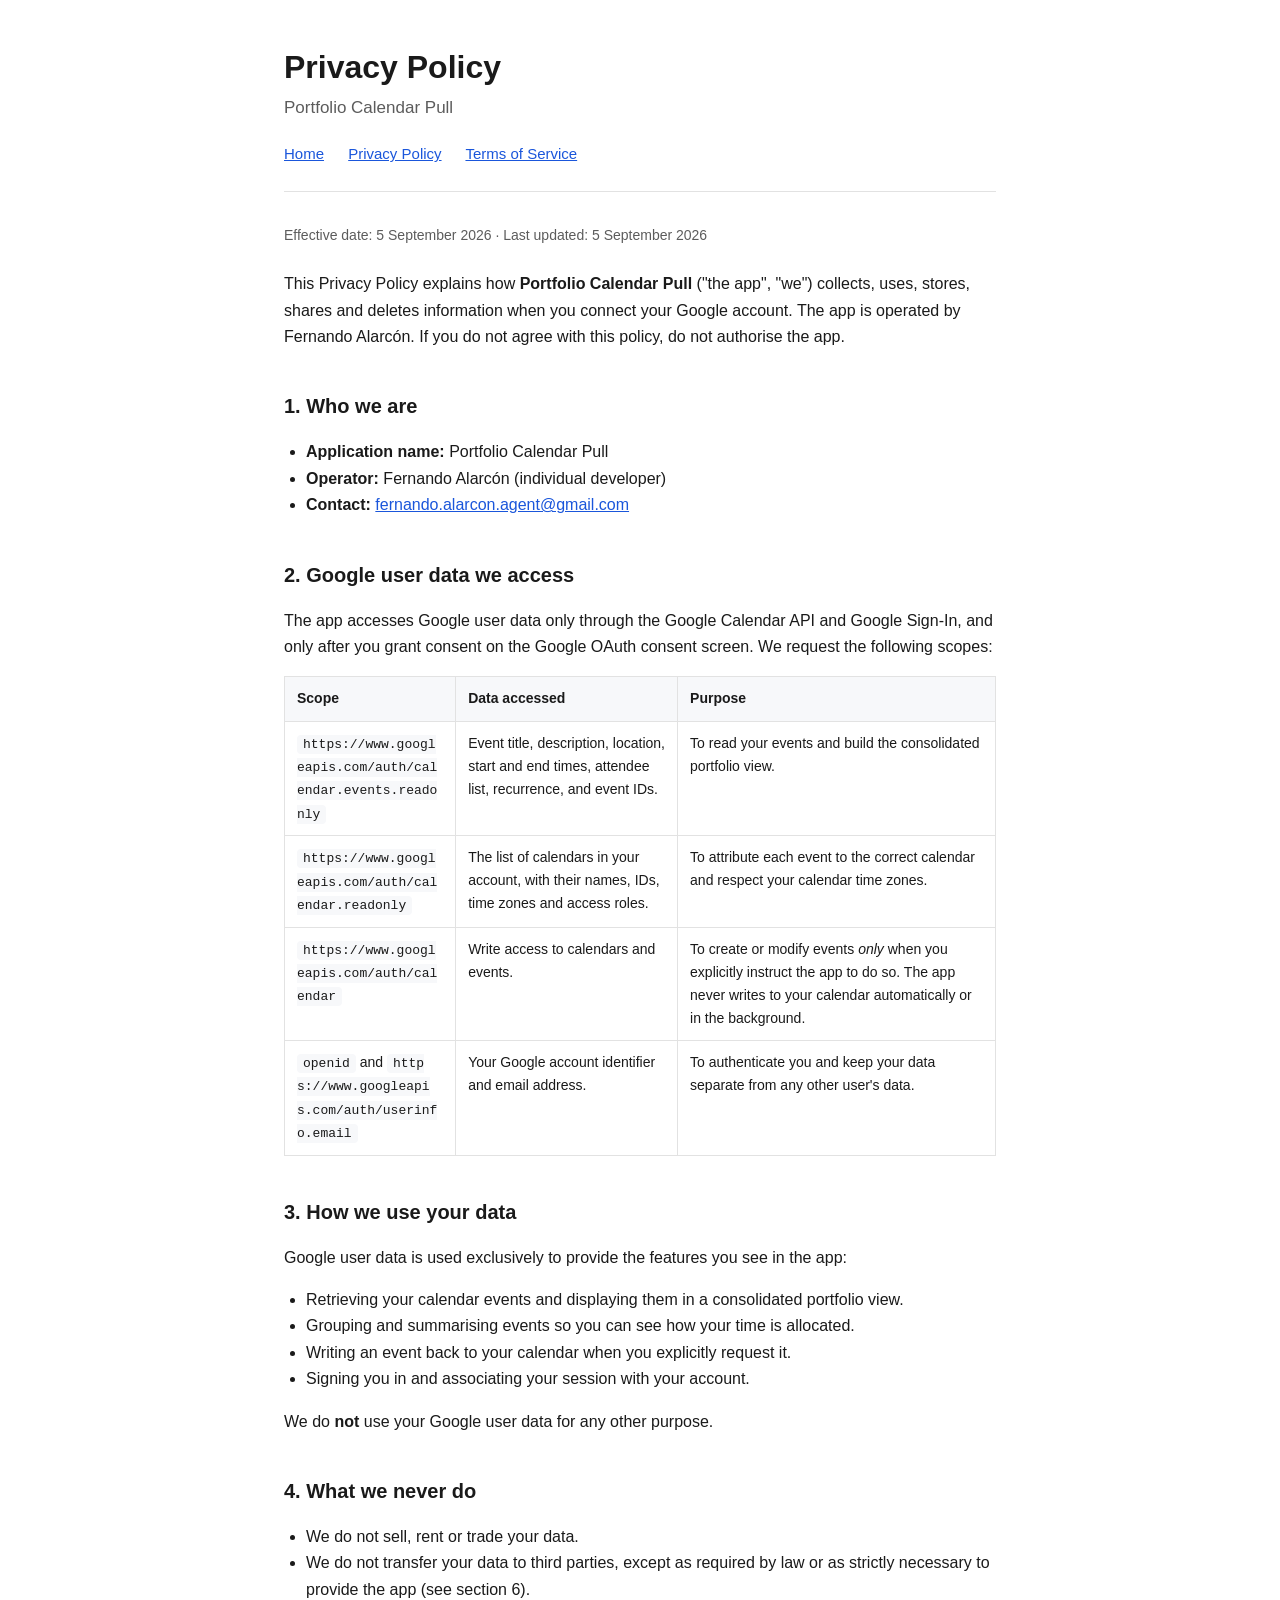
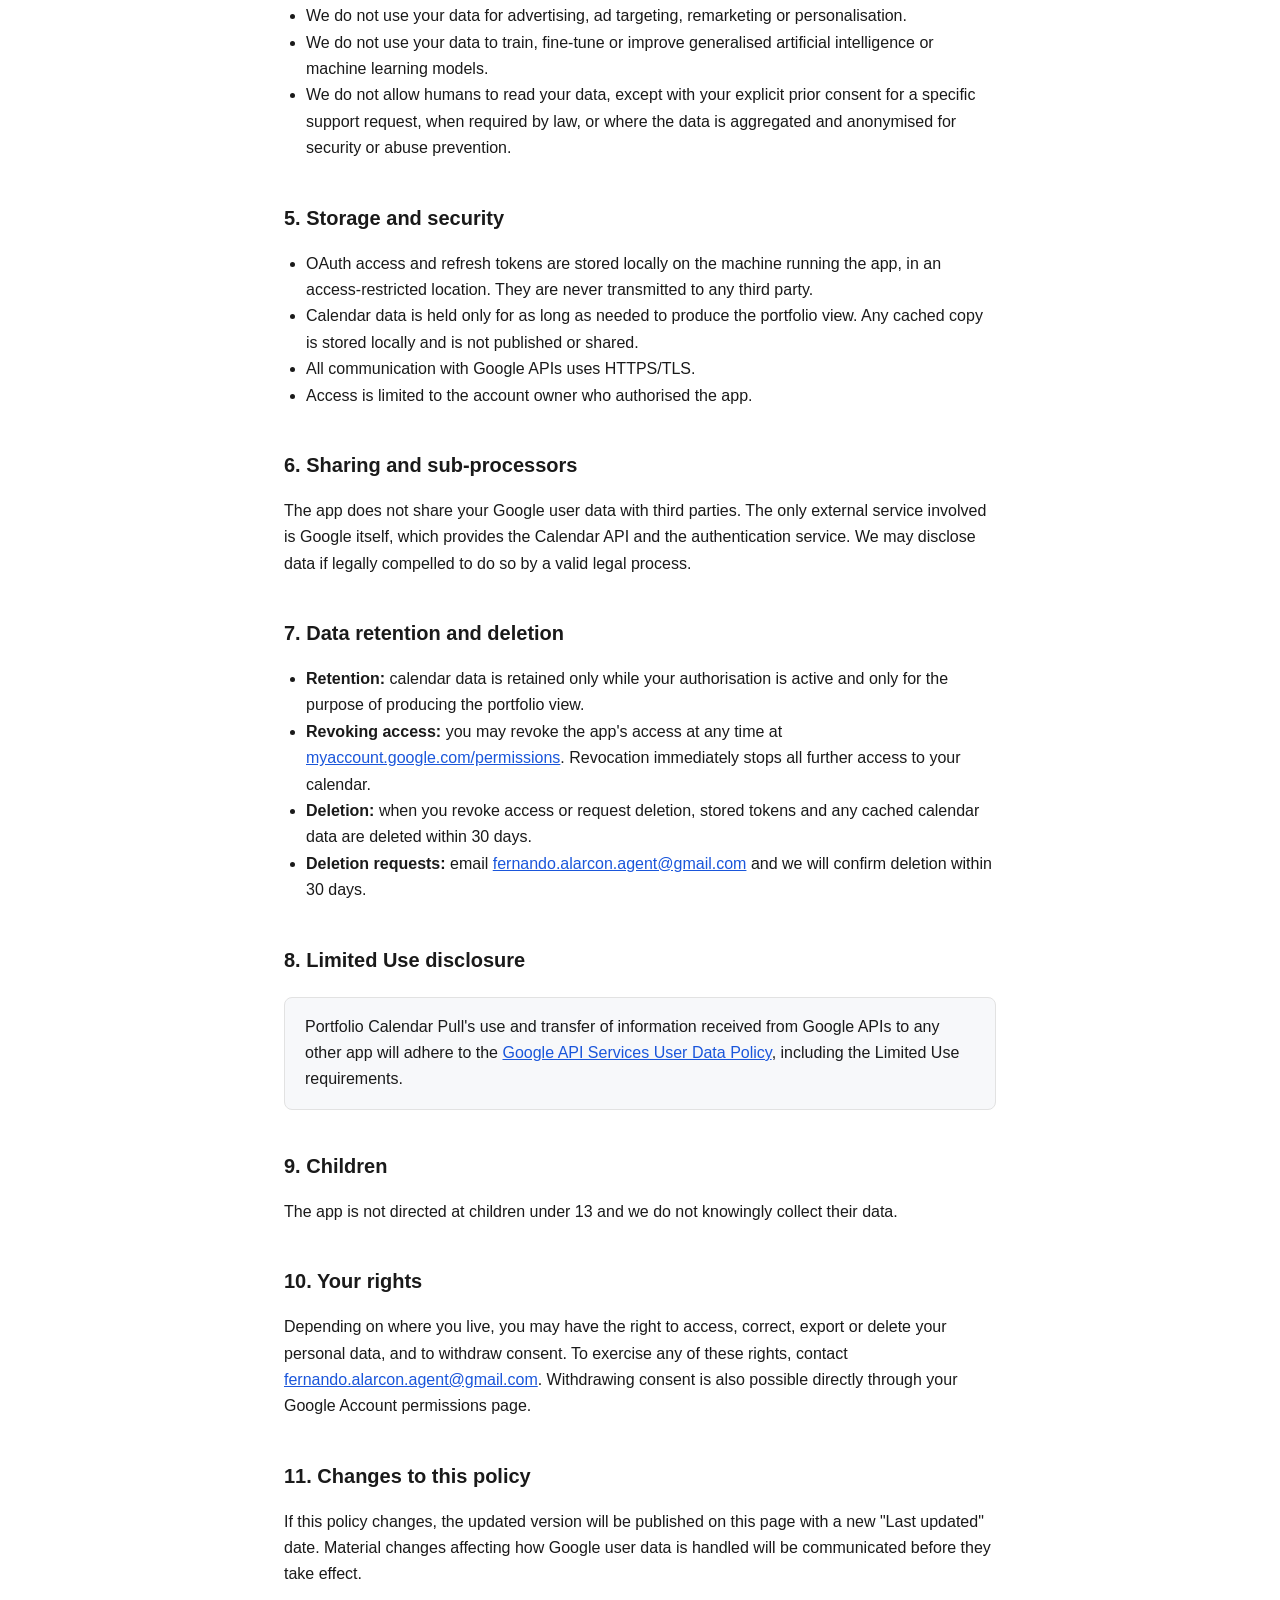
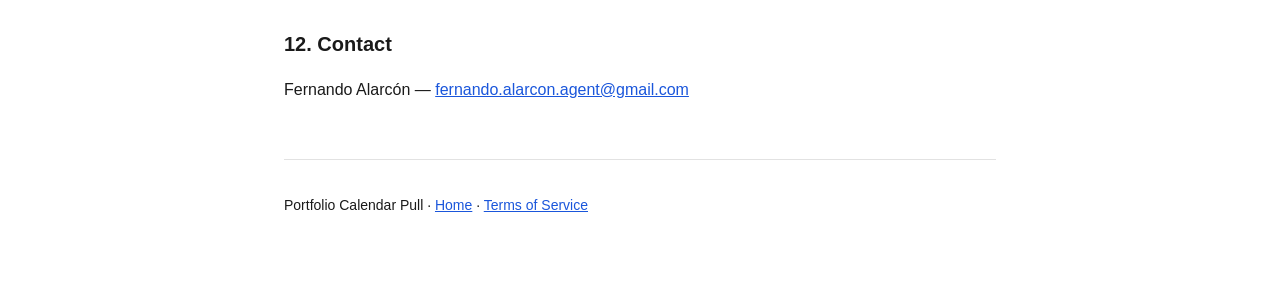
==== docs/privacy.html @ a225403e "Move pages to docs/ so GitHub Pages can serve them GitHub Pages only accepts / or /docs as the publi" ====
<!DOCTYPE html>
<html lang="en">
<head>
<meta charset="utf-8">
<meta name="viewport" content="width=device-width, initial-scale=1">
<title>Privacy Policy — Portfolio Calendar Pull</title>
<meta name="description" content="Privacy Policy for Portfolio Calendar Pull: what Google user data is accessed, why, how it is stored, shared, retained and deleted.">
<link rel="stylesheet" href="style.css">
</head>
<body>
<div class="wrap">

<header>
  <h1>Privacy Policy</h1>
  <p class="tagline">Portfolio Calendar Pull</p>
  <nav>
    <a href="index.html">Home</a>
    <a href="privacy.html">Privacy Policy</a>
    <a href="terms.html">Terms of Service</a>
  </nav>
</header>

<p class="meta">Effective date: 5 September 2026 &middot; Last updated: 5 September 2026</p>

<p>
  This Privacy Policy explains how <strong>Portfolio Calendar Pull</strong> ("the app", "we")
  collects, uses, stores, shares and deletes information when you connect your Google account.
  The app is operated by Fernando Alarcón. If you do not agree with this policy, do not
  authorise the app.
</p>

<h2>1. Who we are</h2>
<ul>
  <li><strong>Application name:</strong> Portfolio Calendar Pull</li>
  <li><strong>Operator:</strong> Fernando Alarcón (individual developer)</li>
  <li><strong>Contact:</strong> <a href="mailto:fernando.alarcon.agent@gmail.com">fernando.alarcon.agent@gmail.com</a></li>
</ul>

<h2>2. Google user data we access</h2>
<p>
  The app accesses Google user data only through the Google Calendar API and Google Sign-In,
  and only after you grant consent on the Google OAuth consent screen. We request the
  following scopes:
</p>

<table>
  <thead>
    <tr><th>Scope</th><th>Data accessed</th><th>Purpose</th></tr>
  </thead>
  <tbody>
    <tr>
      <td><code>https://www.googleapis.com/auth/calendar.events.readonly</code></td>
      <td>Event title, description, location, start and end times, attendee list, recurrence, and event IDs.</td>
      <td>To read your events and build the consolidated portfolio view.</td>
    </tr>
    <tr>
      <td><code>https://www.googleapis.com/auth/calendar.readonly</code></td>
      <td>The list of calendars in your account, with their names, IDs, time zones and access roles.</td>
      <td>To attribute each event to the correct calendar and respect your calendar time zones.</td>
    </tr>
    <tr>
      <td><code>https://www.googleapis.com/auth/calendar</code></td>
      <td>Write access to calendars and events.</td>
      <td>To create or modify events <em>only</em> when you explicitly instruct the app to do so. The app never writes to your calendar automatically or in the background.</td>
    </tr>
    <tr>
      <td><code>openid</code> and <code>https://www.googleapis.com/auth/userinfo.email</code></td>
      <td>Your Google account identifier and email address.</td>
      <td>To authenticate you and keep your data separate from any other user's data.</td>
    </tr>
  </tbody>
</table>

<h2>3. How we use your data</h2>
<p>Google user data is used exclusively to provide the features you see in the app:</p>
<ul>
  <li>Retrieving your calendar events and displaying them in a consolidated portfolio view.</li>
  <li>Grouping and summarising events so you can see how your time is allocated.</li>
  <li>Writing an event back to your calendar when you explicitly request it.</li>
  <li>Signing you in and associating your session with your account.</li>
</ul>
<p>We do <strong>not</strong> use your Google user data for any other purpose.</p>

<h2>4. What we never do</h2>
<ul>
  <li>We do not sell, rent or trade your data.</li>
  <li>We do not transfer your data to third parties, except as required by law or as strictly necessary to provide the app (see section 6).</li>
  <li>We do not use your data for advertising, ad targeting, remarketing or personalisation.</li>
  <li>We do not use your data to train, fine-tune or improve generalised artificial intelligence or machine learning models.</li>
  <li>We do not allow humans to read your data, except with your explicit prior consent for a specific support request, when required by law, or where the data is aggregated and anonymised for security or abuse prevention.</li>
</ul>

<h2>5. Storage and security</h2>
<ul>
  <li>OAuth access and refresh tokens are stored locally on the machine running the app, in an access-restricted location. They are never transmitted to any third party.</li>
  <li>Calendar data is held only for as long as needed to produce the portfolio view. Any cached copy is stored locally and is not published or shared.</li>
  <li>All communication with Google APIs uses HTTPS/TLS.</li>
  <li>Access is limited to the account owner who authorised the app.</li>
</ul>

<h2>6. Sharing and sub-processors</h2>
<p>
  The app does not share your Google user data with third parties. The only external service
  involved is Google itself, which provides the Calendar API and the authentication service.
  We may disclose data if legally compelled to do so by a valid legal process.
</p>

<h2>7. Data retention and deletion</h2>
<ul>
  <li><strong>Retention:</strong> calendar data is retained only while your authorisation is active and only for the purpose of producing the portfolio view.</li>
  <li><strong>Revoking access:</strong> you may revoke the app's access at any time at
      <a href="https://myaccount.google.com/permissions" target="_blank" rel="noopener">myaccount.google.com/permissions</a>.
      Revocation immediately stops all further access to your calendar.</li>
  <li><strong>Deletion:</strong> when you revoke access or request deletion, stored tokens and any cached calendar data are deleted within 30 days.</li>
  <li><strong>Deletion requests:</strong> email
      <a href="mailto:fernando.alarcon.agent@gmail.com">fernando.alarcon.agent@gmail.com</a>
      and we will confirm deletion within 30 days.</li>
</ul>

<h2>8. Limited Use disclosure</h2>
<div class="card">
  <p style="margin:0">
    Portfolio Calendar Pull's use and transfer of information received from Google APIs to any
    other app will adhere to the
    <a href="https://developers.google.com/terms/api-services-user-data-policy" target="_blank" rel="noopener">Google API Services User Data Policy</a>,
    including the Limited Use requirements.
  </p>
</div>

<h2>9. Children</h2>
<p>The app is not directed at children under 13 and we do not knowingly collect their data.</p>

<h2>10. Your rights</h2>
<p>
  Depending on where you live, you may have the right to access, correct, export or delete your
  personal data, and to withdraw consent. To exercise any of these rights, contact
  <a href="mailto:fernando.alarcon.agent@gmail.com">fernando.alarcon.agent@gmail.com</a>.
  Withdrawing consent is also possible directly through your Google Account permissions page.
</p>

<h2>11. Changes to this policy</h2>
<p>
  If this policy changes, the updated version will be published on this page with a new
  "Last updated" date. Material changes affecting how Google user data is handled will be
  communicated before they take effect.
</p>

<h2>12. Contact</h2>
<p>
  Fernando Alarcón —
  <a href="mailto:fernando.alarcon.agent@gmail.com">fernando.alarcon.agent@gmail.com</a>
</p>

<footer>
  <p>Portfolio Calendar Pull &middot;
  <a href="index.html">Home</a> &middot;
  <a href="terms.html">Terms of Service</a></p>
</footer>

</div>
</body>
</html>
---- docs/style.css ----
:root{
  --bg:#ffffff; --fg:#1a1a1a; --muted:#5c5c5c; --line:#e2e2e2;
  --accent:#1a56db; --card:#f7f8fa;
}
@media (prefers-color-scheme: dark){
  :root{ --bg:#121417; --fg:#e8eaed; --muted:#9aa0a6; --line:#2a2e33;
         --accent:#8ab4f8; --card:#1a1d21; }
}
*{box-sizing:border-box}
body{
  margin:0; background:var(--bg); color:var(--fg);
  font:16px/1.65 -apple-system,BlinkMacSystemFont,"Segoe UI",Roboto,Helvetica,Arial,sans-serif;
}
.wrap{max-width:760px;margin:0 auto;padding:48px 24px 80px}
header{border-bottom:1px solid var(--line);padding-bottom:24px;margin-bottom:32px}
h1{font-size:32px;line-height:1.2;margin:0 0 8px}
h2{font-size:20px;margin:36px 0 10px;padding-top:4px}
h3{font-size:16px;margin:24px 0 6px}
p,li{color:var(--fg)}
.tagline{color:var(--muted);margin:0;font-size:17px}
.meta{color:var(--muted);font-size:14px;margin:0 0 24px}
a{color:var(--accent)}
code{background:var(--card);padding:2px 6px;border-radius:4px;font-size:13px;
     font-family:ui-monospace,SFMono-Regular,Menlo,monospace;word-break:break-all}
table{border-collapse:collapse;width:100%;margin:16px 0;font-size:14px}
th,td{border:1px solid var(--line);padding:10px 12px;text-align:left;vertical-align:top}
th{background:var(--card);font-weight:600}
.card{background:var(--card);border:1px solid var(--line);border-radius:8px;padding:16px 20px;margin:20px 0}
nav{margin-top:20px;font-size:15px}
nav a{margin-right:20px}
footer{border-top:1px solid var(--line);margin-top:56px;padding-top:20px;
       color:var(--muted);font-size:14px}
ul{padding-left:22px}
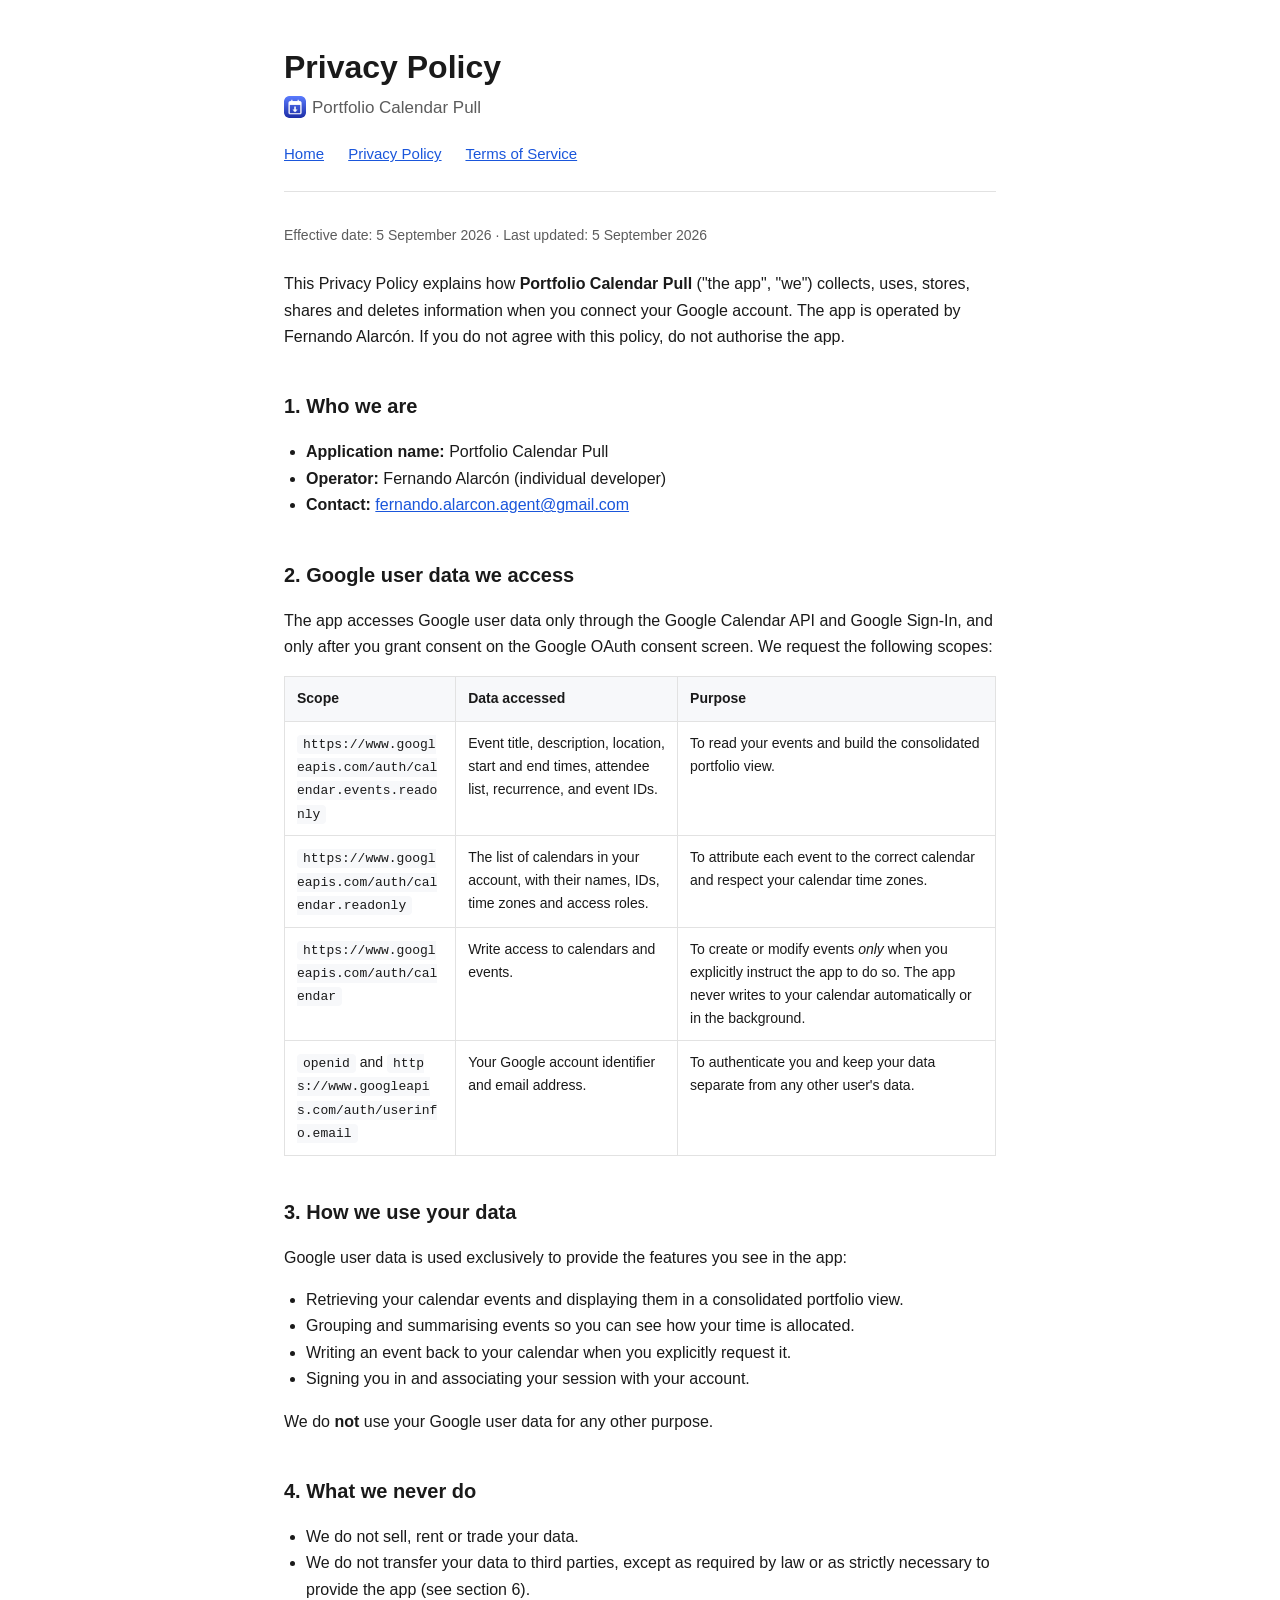
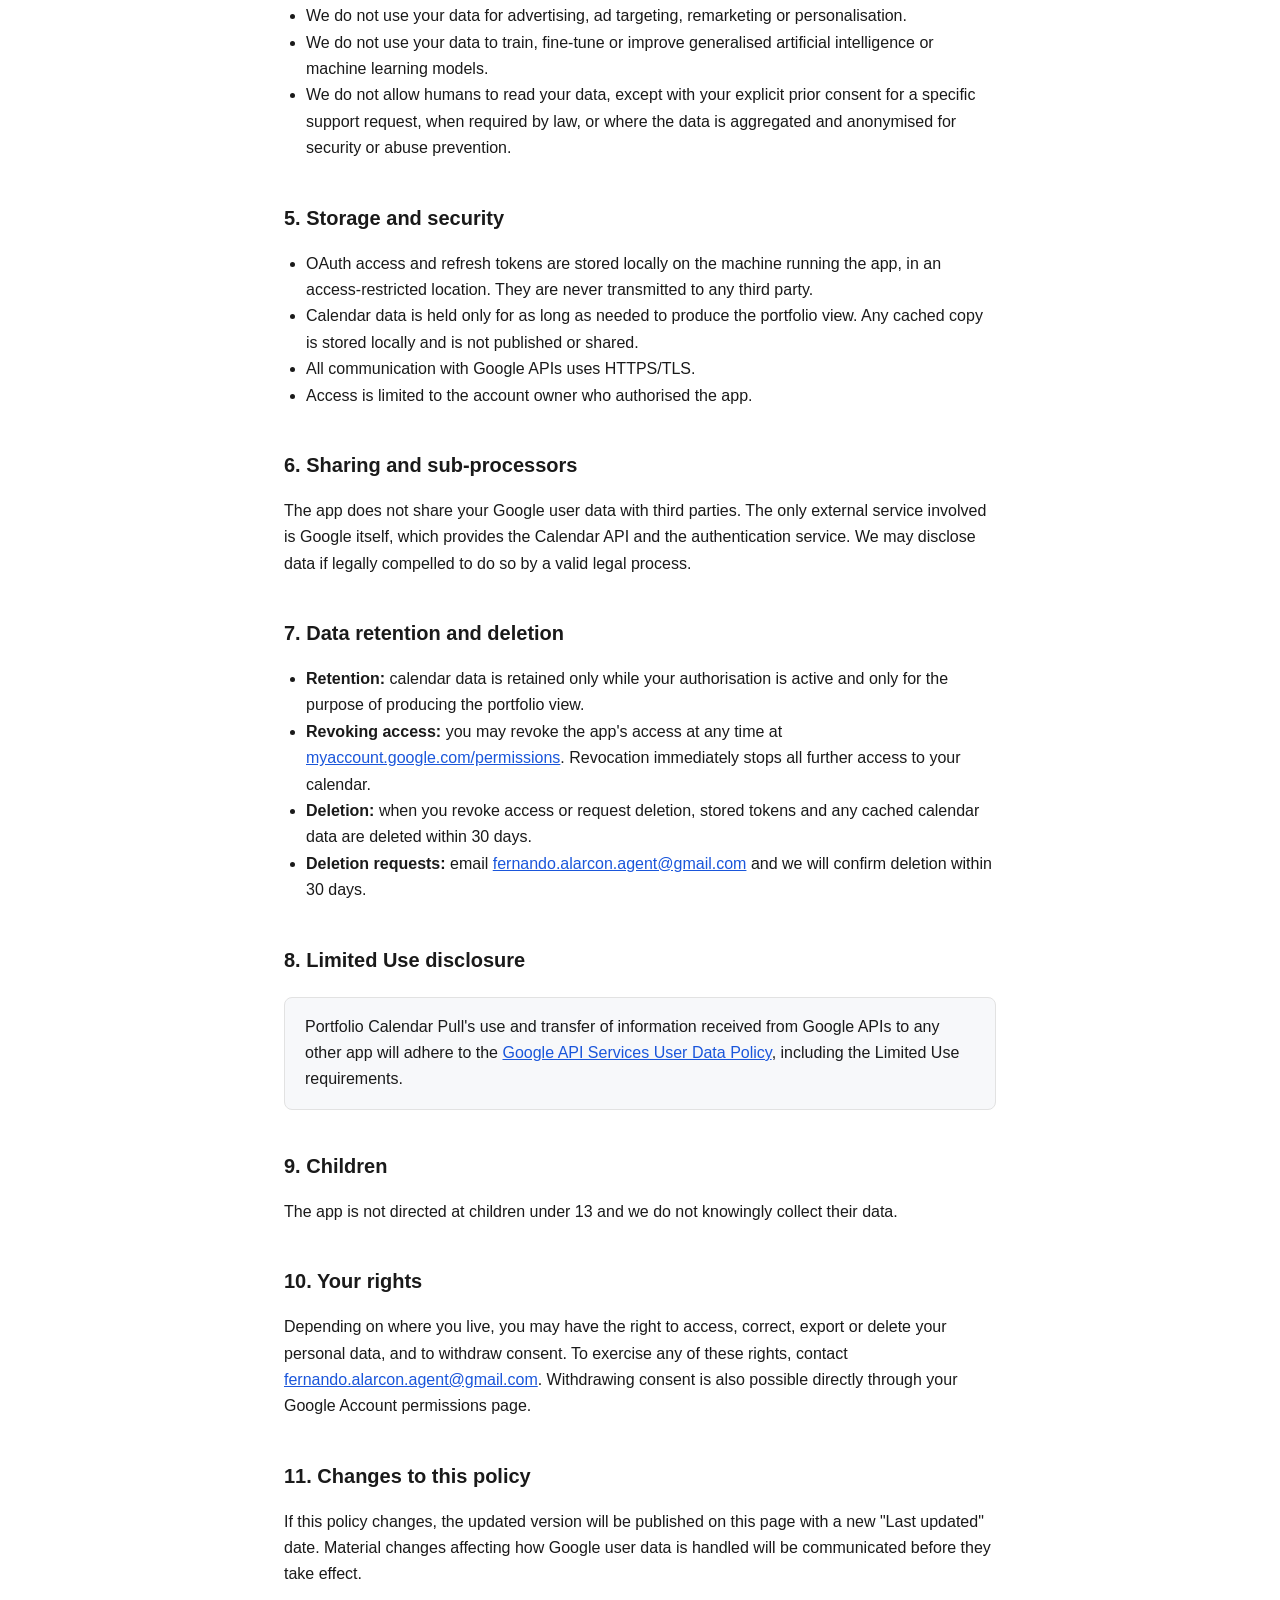
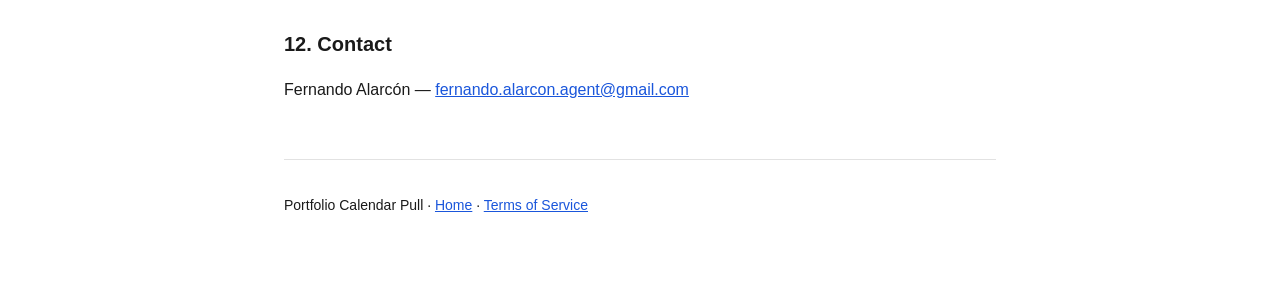
==== commit da48158d: "Add original app logo and wire it into the site Logo is generated from primitive geometry by brand/m" ====
--- a/docs/privacy.html
+++ b/docs/privacy.html
@@ -5,6 +5,7 @@
 <meta name="viewport" content="width=device-width, initial-scale=1">
 <title>Privacy Policy — Portfolio Calendar Pull</title>
 <meta name="description" content="Privacy Policy for Portfolio Calendar Pull: what Google user data is accessed, why, how it is stored, shared, retained and deleted.">
+<link rel="icon" type="image/png" href="favicon.png">
 <link rel="stylesheet" href="style.css">
 </head>
 <body>
@@ -12,7 +13,8 @@
 
 <header>
   <h1>Privacy Policy</h1>
-  <p class="tagline">Portfolio Calendar Pull</p>
+  <p class="tagline">
+    <img src="logo.png" width="22" height="22" alt="" style="vertical-align:-5px;border-radius:5px;margin-right:6px">Portfolio Calendar Pull</p>
   <nav>
     <a href="index.html">Home</a>
     <a href="privacy.html">Privacy Policy</a>
--- a/docs/style.css
+++ b/docs/style.css
@@ -31,3 +31,7 @@
 footer{border-top:1px solid var(--line);margin-top:56px;padding-top:20px;
        color:var(--muted);font-size:14px}
 ul{padding-left:22px}
+
+.brand{display:flex;align-items:center;gap:16px;margin-bottom:8px}
+.brand img{border-radius:14px;flex:none}
+.brand h1{margin:0}
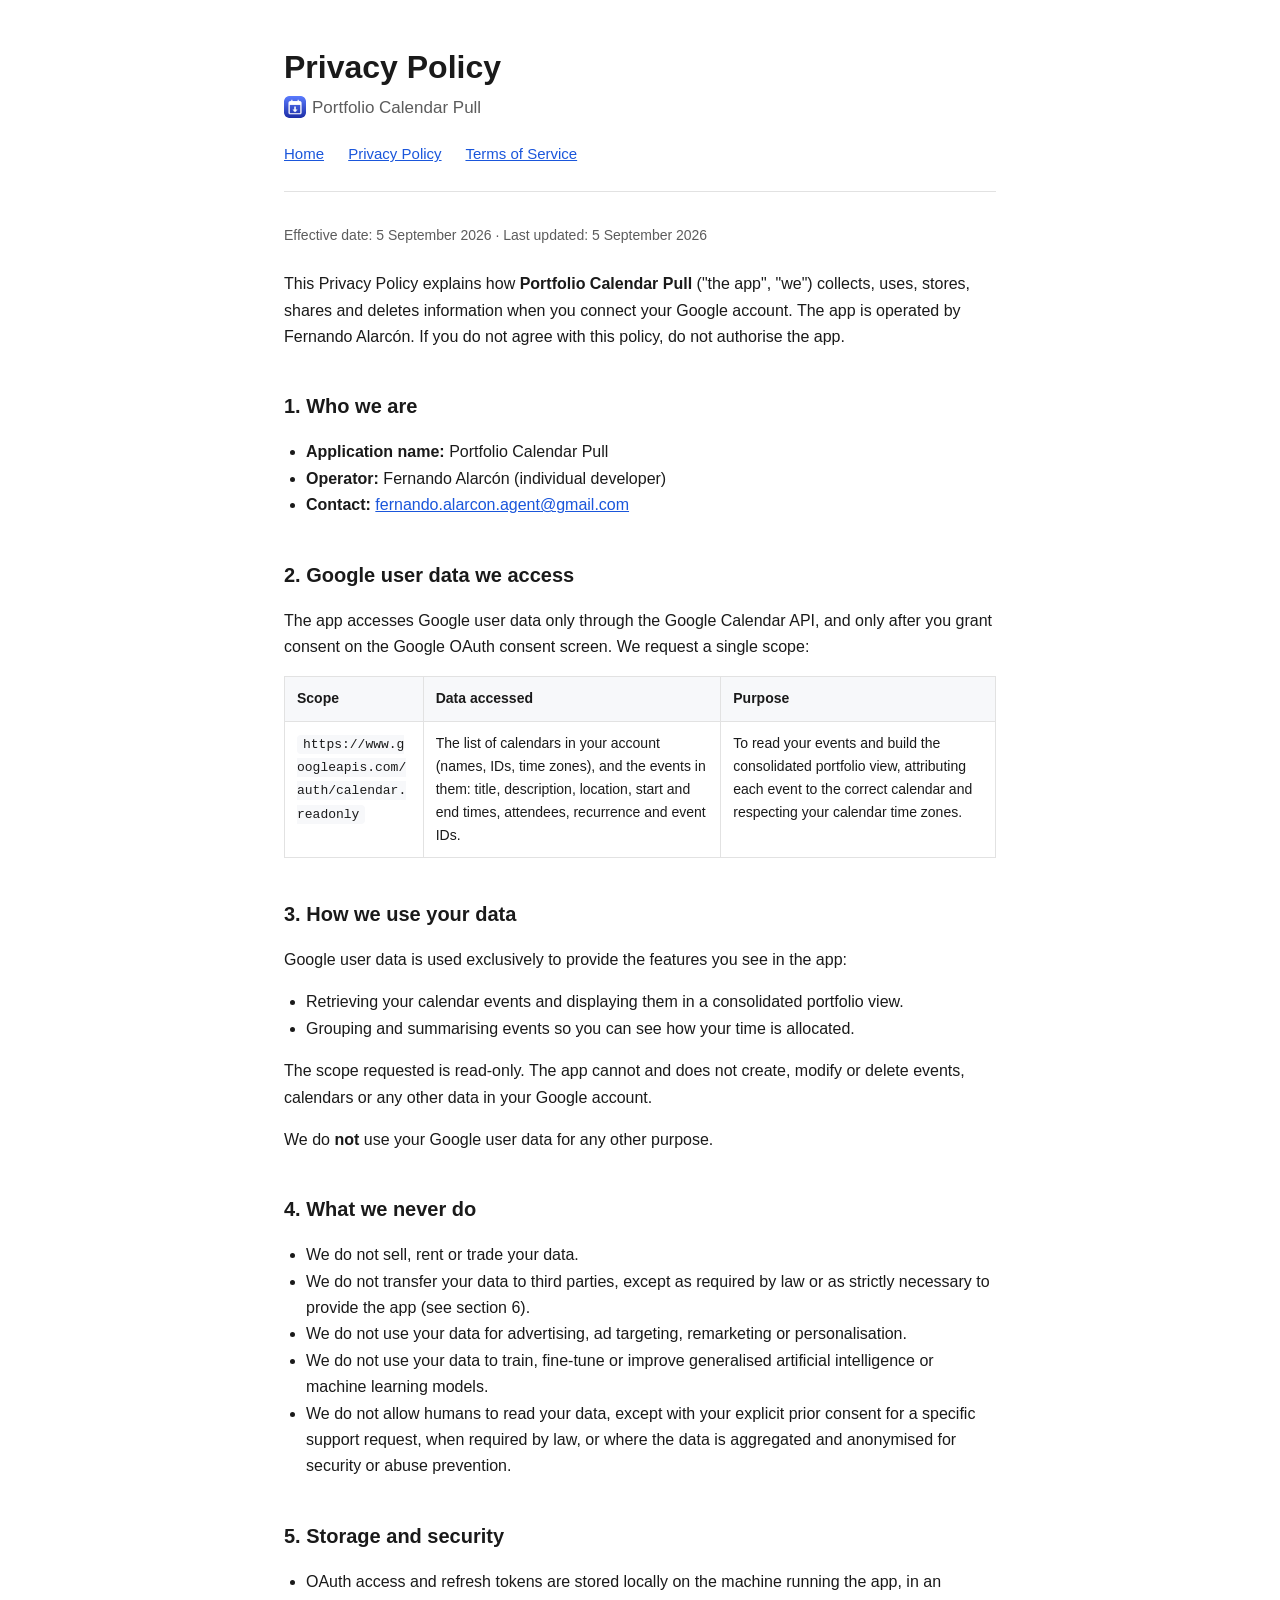
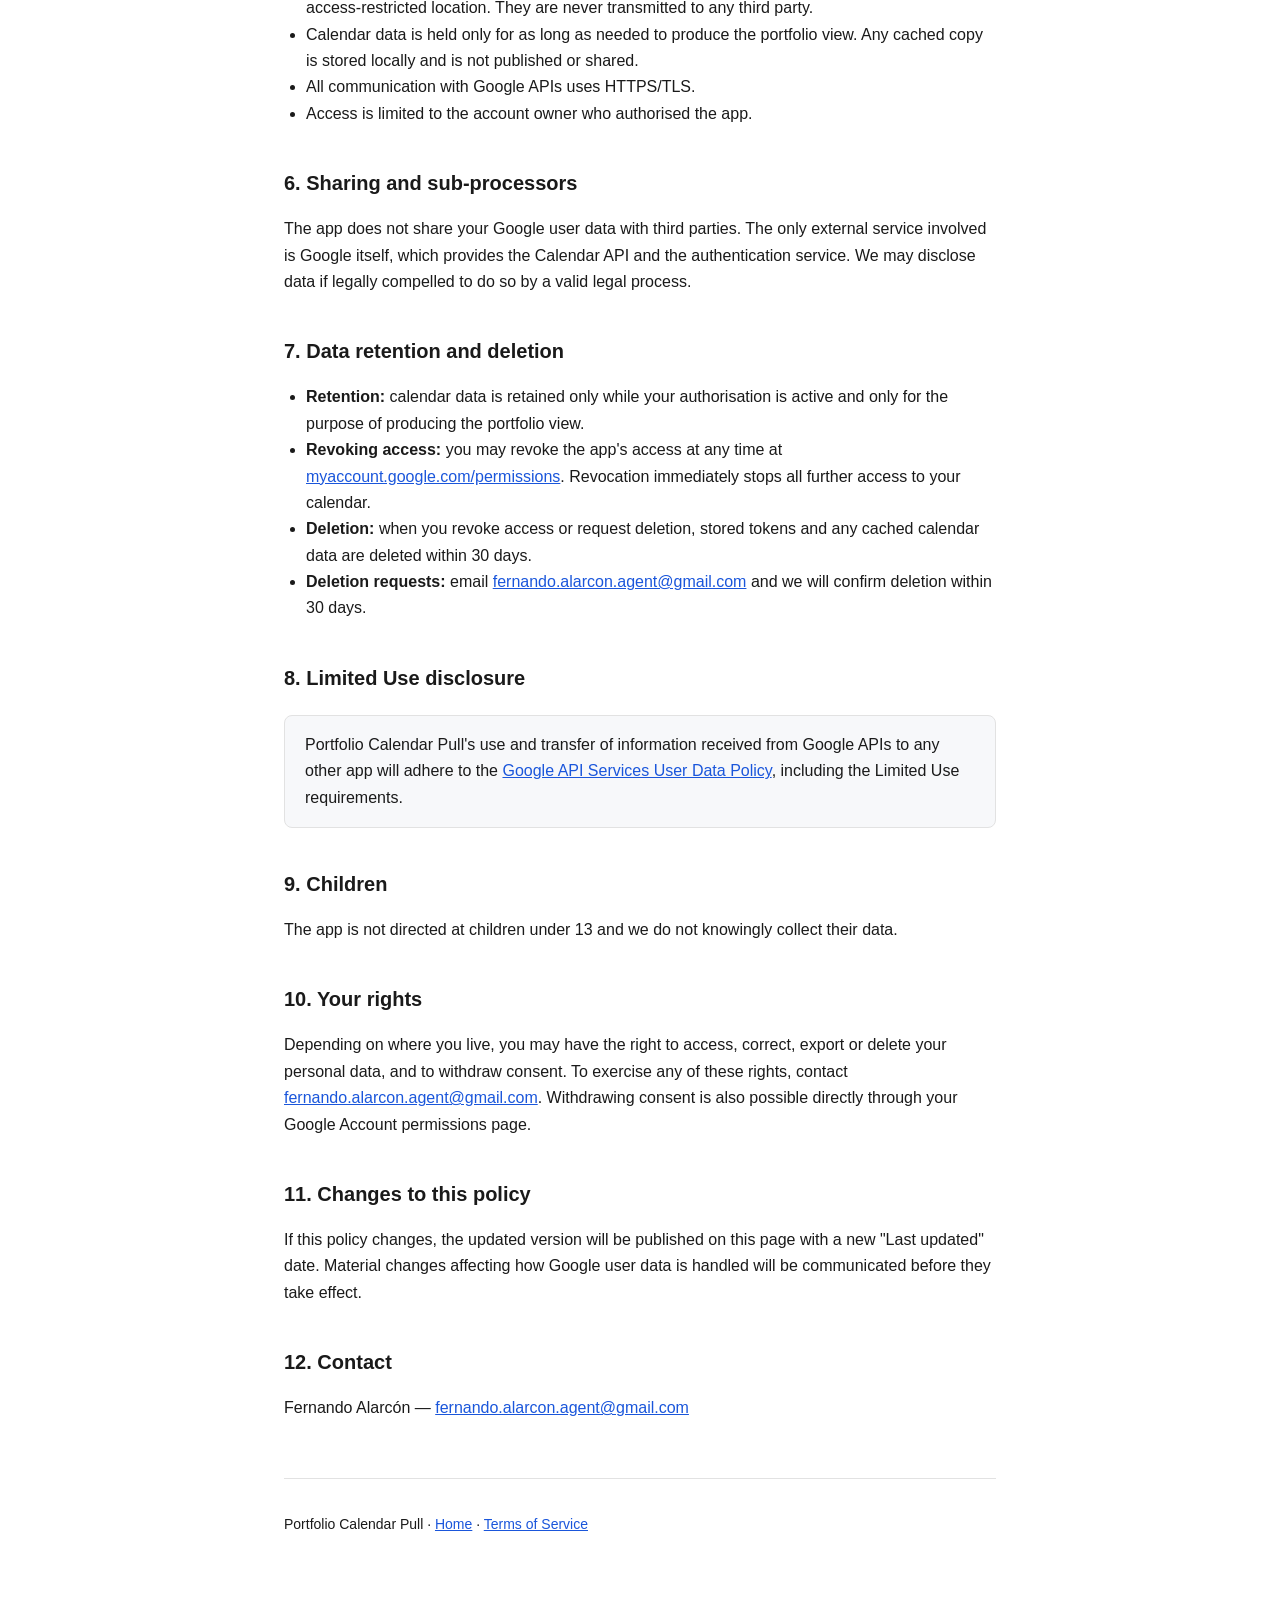
==== commit 0bd40f6f: "Trim documented scopes to calendar.readonly only The Cloud project requests a single scope. The page" ====
--- a/docs/privacy.html
+++ b/docs/privacy.html
@@ -40,9 +40,8 @@
 
 <h2>2. Google user data we access</h2>
 <p>
-  The app accesses Google user data only through the Google Calendar API and Google Sign-In,
-  and only after you grant consent on the Google OAuth consent screen. We request the
-  following scopes:
+  The app accesses Google user data only through the Google Calendar API, and only after you
+  grant consent on the Google OAuth consent screen. We request a single scope:
 </p>
 
 <table>
@@ -51,24 +50,12 @@
   </thead>
   <tbody>
     <tr>
-      <td><code>https://www.googleapis.com/auth/calendar.events.readonly</code></td>
-      <td>Event title, description, location, start and end times, attendee list, recurrence, and event IDs.</td>
-      <td>To read your events and build the consolidated portfolio view.</td>
-    </tr>
-    <tr>
       <td><code>https://www.googleapis.com/auth/calendar.readonly</code></td>
-      <td>The list of calendars in your account, with their names, IDs, time zones and access roles.</td>
-      <td>To attribute each event to the correct calendar and respect your calendar time zones.</td>
-    </tr>
-    <tr>
-      <td><code>https://www.googleapis.com/auth/calendar</code></td>
-      <td>Write access to calendars and events.</td>
-      <td>To create or modify events <em>only</em> when you explicitly instruct the app to do so. The app never writes to your calendar automatically or in the background.</td>
-    </tr>
-    <tr>
-      <td><code>openid</code> and <code>https://www.googleapis.com/auth/userinfo.email</code></td>
-      <td>Your Google account identifier and email address.</td>
-      <td>To authenticate you and keep your data separate from any other user's data.</td>
+      <td>The list of calendars in your account (names, IDs, time zones), and the events in
+          them: title, description, location, start and end times, attendees, recurrence and
+          event IDs.</td>
+      <td>To read your events and build the consolidated portfolio view, attributing each
+          event to the correct calendar and respecting your calendar time zones.</td>
     </tr>
   </tbody>
 </table>
@@ -78,9 +65,11 @@
 <ul>
   <li>Retrieving your calendar events and displaying them in a consolidated portfolio view.</li>
   <li>Grouping and summarising events so you can see how your time is allocated.</li>
-  <li>Writing an event back to your calendar when you explicitly request it.</li>
-  <li>Signing you in and associating your session with your account.</li>
 </ul>
+<p>
+  The scope requested is read-only. The app cannot and does not create, modify or delete
+  events, calendars or any other data in your Google account.
+</p>
 <p>We do <strong>not</strong> use your Google user data for any other purpose.</p>
 
 <h2>4. What we never do</h2>
